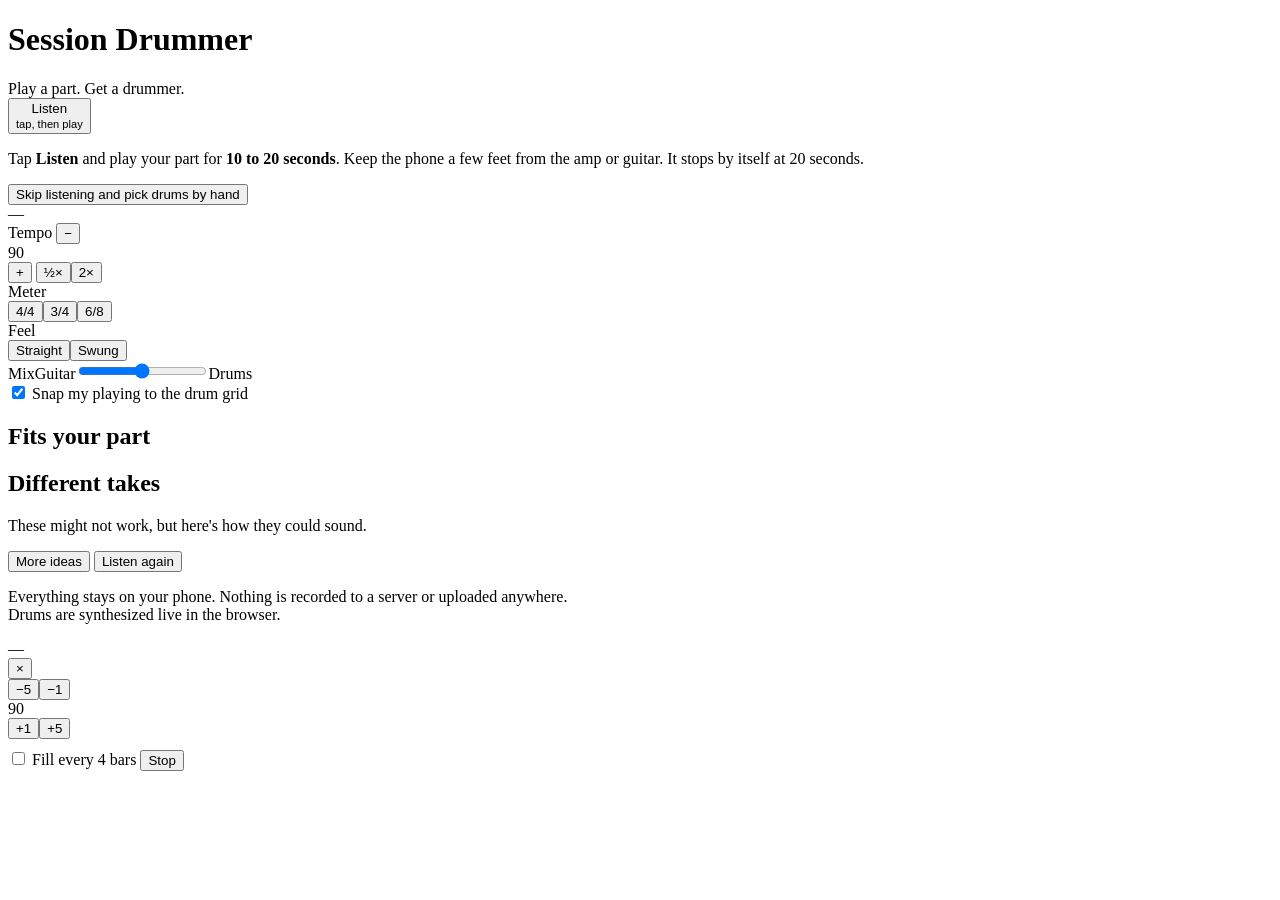
==== src/index.template.html @ cb13bf09 "Initial commit" ====
<!DOCTYPE html>
<html lang="en">
<head>
<meta charset="utf-8">
<meta name="viewport" content="width=device-width, initial-scale=1, viewport-fit=cover">
<meta name="theme-color" content="#0c0d10">
<meta name="apple-mobile-web-app-capable" content="yes">
<meta name="apple-mobile-web-app-status-bar-style" content="black-translucent">
<meta name="apple-mobile-web-app-title" content="Drummer">
<title>Session Drummer</title>
<link rel="icon" href="data:image/svg+xml,%3Csvg xmlns='http://www.w3.org/2000/svg' viewBox='0 0 100 100'%3E%3Ccircle cx='50' cy='50' r='46' fill='%23f2a541'/%3E%3Cellipse cx='50' cy='44' rx='30' ry='12' fill='%230c0d10'/%3E%3C/svg%3E">
<style>/*CSS*/</style>
</head>
<body>
<main>
  <header><h1>Session <span>Drummer</span></h1><div class="tag">Play a part. Get a drummer.</div></header>

  <section id="listen" class="card">
    <button id="rec" aria-label="Listen"><div class="dot"></div><div id="recLabel">Listen</div><small id="recSub">tap, then play</small></button>
    <div class="meter"><i id="lvl"></i></div>
    <p class="hint" id="hint">Tap <b>Listen</b> and play your part for <b>10 to 20 seconds</b>. Keep the phone a few feet from the amp or guitar. It stops by itself at 20 seconds.</p>
    <p class="warn hide" id="warn"></p>
    <button class="link" id="skip">Skip listening and pick drums by hand</button>
  </section>

  <section id="heard" class="card hide">
    <div class="top">
      <div class="bpm" id="hBpm">—</div>
      <div class="chips" id="hChips"></div>
    </div>
    <div class="desc" id="hDesc"></div>
    <div class="wants" id="hWants"></div>
    <div class="conf" id="hConf"></div>
    <div class="ctl">
      <div class="row"><label>Tempo</label>
        <button class="btn sm" data-t="-1">−</button><div class="tval" id="tVal">90</div><button class="btn sm" data-t="1">+</button>
        <button class="btn sm" data-t="half">½×</button><button class="btn sm" data-t="dbl">2×</button>
      </div>
      <div class="row"><label>Meter</label>
        <div class="seg" id="segMeter"><button data-m="4/4">4/4</button><button data-m="3/4">3/4</button><button data-m="6/8">6/8</button></div>
      </div>
      <div class="row"><label>Feel</label>
        <div class="seg" id="segFeel"><button data-f="straight">Straight</button><button data-f="swing">Swung</button></div>
      </div>
      <div class="row guitarOnly"><label>Mix</label><span class="tag">Guitar</span><input type="range" id="bal" min="0" max="100" value="50"><span class="tag">Drums</span></div>
      <div class="row guitarOnly"><label class="switch"><input type="checkbox" id="snap" checked> Snap my playing to the drum grid</label></div>
    </div>
  </section>

  <section id="sugg" class="hide">
    <h2>Fits your part</h2>
    <div id="matches"></div>
    <h2>Different takes</h2>
    <div class="sub">These might not work, but here's how they could sound.</div>
    <div id="turns"></div>
    <div class="row" style="justify-content:center;margin-top:16px">
      <button class="btn" id="more">More ideas</button>
      <button class="btn" id="again">Listen again</button>
    </div>
  </section>

  <p class="foot">Everything stays on your phone. Nothing is recorded to a server or uploaded anywhere.<br>Drums are synthesized live in the browser.</p>
</main>

<div id="player"><div class="in">
  <div class="name"><div id="pName">—</div><button class="close" id="pClose" aria-label="Close">×</button></div>
  <div class="dots" id="pDots"></div>
  <div class="prow">
    <button class="btn" data-p="-5">−5</button><button class="btn" data-p="-1">−1</button>
    <div class="tval" id="pBpm">90</div>
    <button class="btn" data-p="1">+1</button><button class="btn" data-p="5">+5</button>
  </div>
  <div class="prow" style="margin-top:10px">
    <label class="switch"><input type="checkbox" id="pFills"> Fill every 4 bars</label>
    <button class="btn pri" id="pplay">Stop</button>
  </div>
</div></div>

<script>/*JS*/</script>
</body>
</html>
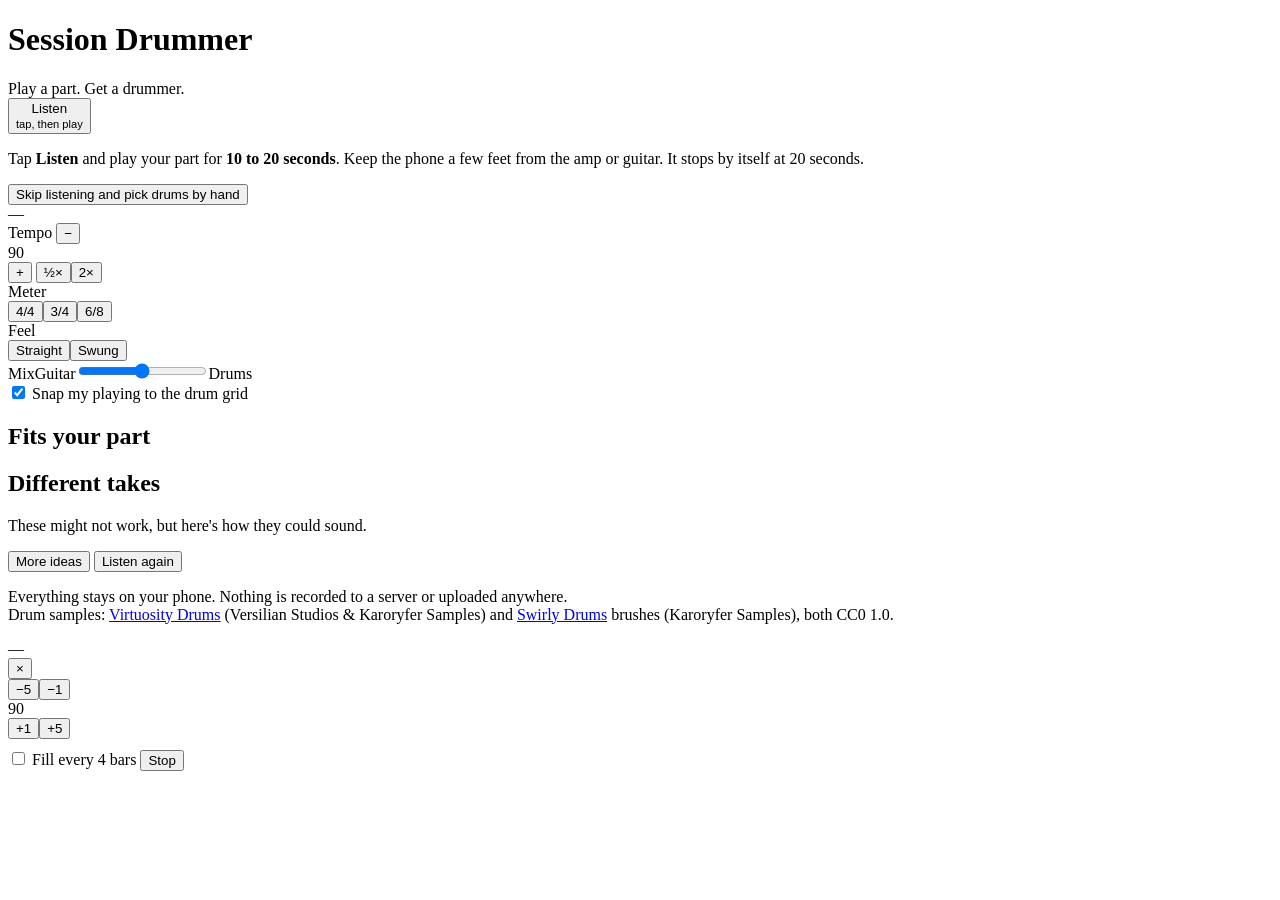
==== commit 68ad3c27: "Replace synthesized kit with recorded acoustic drum samples (CC0) - Drums are now real recordings: V" ====
--- a/src/index.template.html
+++ b/src/index.template.html
@@ -59,7 +59,7 @@
     </div>
   </section>
 
-  <p class="foot">Everything stays on your phone. Nothing is recorded to a server or uploaded anywhere.<br>Drums are synthesized live in the browser.</p>
+  <p class="foot">Everything stays on your phone. Nothing is recorded to a server or uploaded anywhere.<br>Drum samples: <a href="https://github.com/sfzinstruments/virtuosity_drums">Virtuosity Drums</a> (Versilian Studios &amp; Karoryfer Samples) and <a href="https://github.com/sfzinstruments/karoryfer.swirly-drums">Swirly Drums</a> brushes (Karoryfer Samples), both CC0 1.0.</p>
 </main>
 
 <div id="player"><div class="in">
@@ -76,6 +76,7 @@
   </div>
 </div></div>
 
+<script>window.SD_KIT_URL='/*KITURL*/';</script>
 <script>/*JS*/</script>
 </body>
 </html>
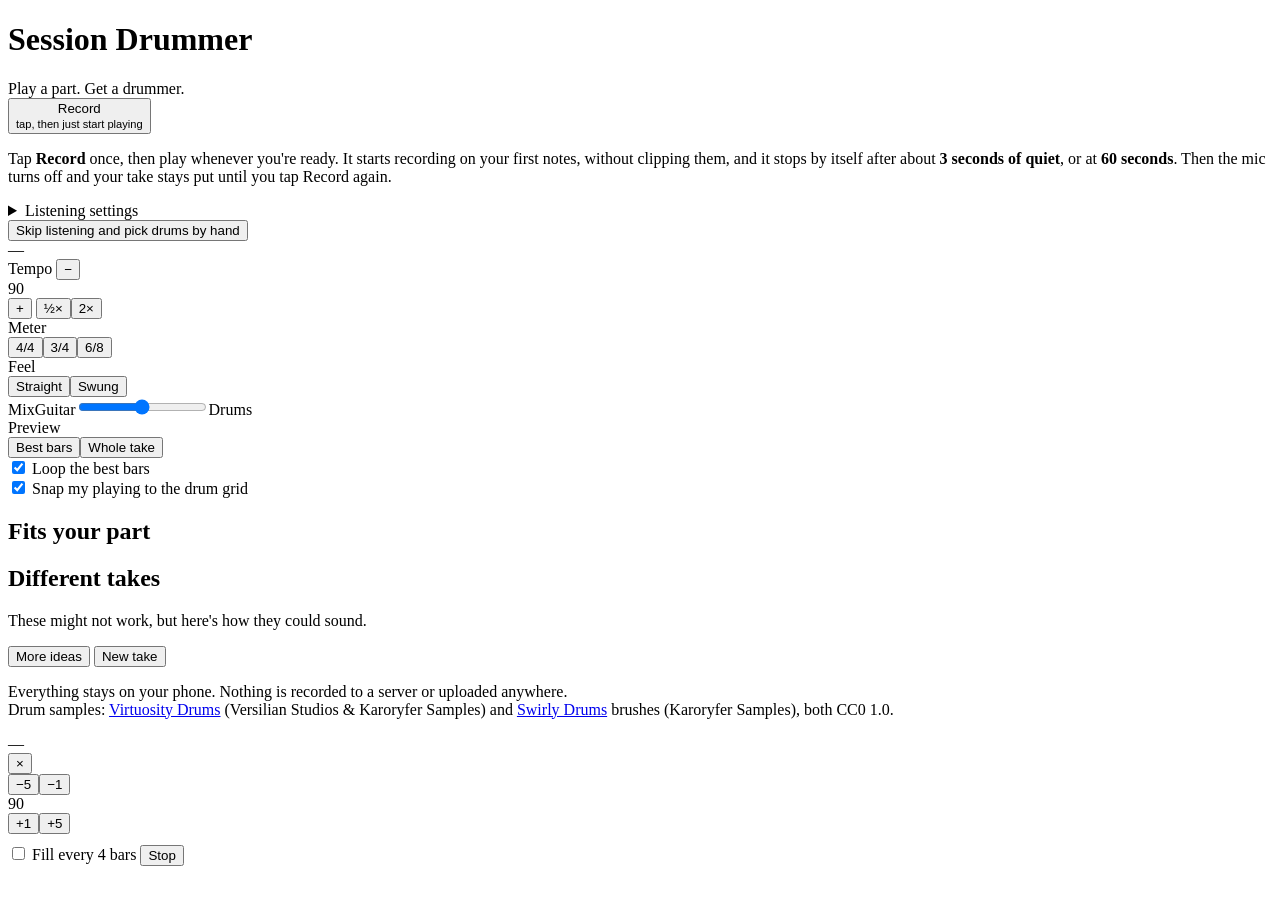
==== commit ea952cc7: "Hands-free Record: auto start/stop, silence trim, best-bars preview, mic closes after each take" ====
--- a/src/index.template.html
+++ b/src/index.template.html
@@ -15,11 +15,17 @@
 <main>
   <header><h1>Session <span>Drummer</span></h1><div class="tag">Play a part. Get a drummer.</div></header>
 
+  <div id="status" class="hide"><i></i><span id="stText"></span></div>
   <section id="listen" class="card">
-    <button id="rec" aria-label="Listen"><div class="dot"></div><div id="recLabel">Listen</div><small id="recSub">tap, then play</small></button>
-    <div class="meter"><i id="lvl"></i></div>
-    <p class="hint" id="hint">Tap <b>Listen</b> and play your part for <b>10 to 20 seconds</b>. Keep the phone a few feet from the amp or guitar. It stops by itself at 20 seconds.</p>
+    <button id="rec" class="off" aria-label="Record"><div class="dot"></div><div id="recLabel">Record</div><small id="recSub">tap, then just start playing</small></button>
+    <div class="meter"><i id="lvl"></i><b id="lvlFloor"></b></div>
+    <p class="hint" id="hint">Tap <b>Record</b> once, then play whenever you're ready. It starts recording on your first notes, without clipping them, and it stops by itself after about <b>3 seconds of quiet</b>, or at <b>60 seconds</b>. Then the mic turns off and your take stays put until you tap Record again.</p>
     <p class="warn hide" id="warn"></p>
+    <details class="set"><summary>Listening settings</summary>
+      <div class="row"><label>Start on</label><div class="seg" id="segSens"><button data-v="low">Loud notes</button><button data-v="normal">Normal</button><button data-v="high">Soft notes</button></div></div>
+      <div class="row"><label>Stop after</label><div class="seg" id="segStop"><button data-v="2">2 s quiet</button><button data-v="2.8">3 s</button><button data-v="4">4 s</button></div></div>
+      <p class="hint">If it starts on room noise or talking, pick "Loud notes". If it misses quiet fingerpicking, pick "Soft notes".</p>
+    </details>
     <button class="link" id="skip">Skip listening and pick drums by hand</button>
   </section>
 
@@ -31,6 +37,7 @@
     <div class="desc" id="hDesc"></div>
     <div class="wants" id="hWants"></div>
     <div class="conf" id="hConf"></div>
+    <div class="conf" id="hTake"></div>
     <div class="ctl">
       <div class="row"><label>Tempo</label>
         <button class="btn sm" data-t="-1">−</button><div class="tval" id="tVal">90</div><button class="btn sm" data-t="1">+</button>
@@ -43,7 +50,10 @@
         <div class="seg" id="segFeel"><button data-f="straight">Straight</button><button data-f="swing">Swung</button></div>
       </div>
       <div class="row guitarOnly"><label>Mix</label><span class="tag">Guitar</span><input type="range" id="bal" min="0" max="100" value="50"><span class="tag">Drums</span></div>
+      <div class="row guitarOnly"><label>Preview</label><div class="seg" id="segPrev"><button data-v="best">Best bars</button><button data-v="whole">Whole take</button></div></div>
+      <div class="row guitarOnly" id="ploopRow"><label class="switch"><input type="checkbox" id="ploop" checked> Loop the best bars</label></div>
       <div class="row guitarOnly"><label class="switch"><input type="checkbox" id="snap" checked> Snap my playing to the drum grid</label></div>
+      <div class="conf guitarOnly" id="hSection"></div>
     </div>
   </section>
 
@@ -55,7 +65,7 @@
     <div id="turns"></div>
     <div class="row" style="justify-content:center;margin-top:16px">
       <button class="btn" id="more">More ideas</button>
-      <button class="btn" id="again">Listen again</button>
+      <button class="btn" id="again">New take</button>
     </div>
   </section>
 
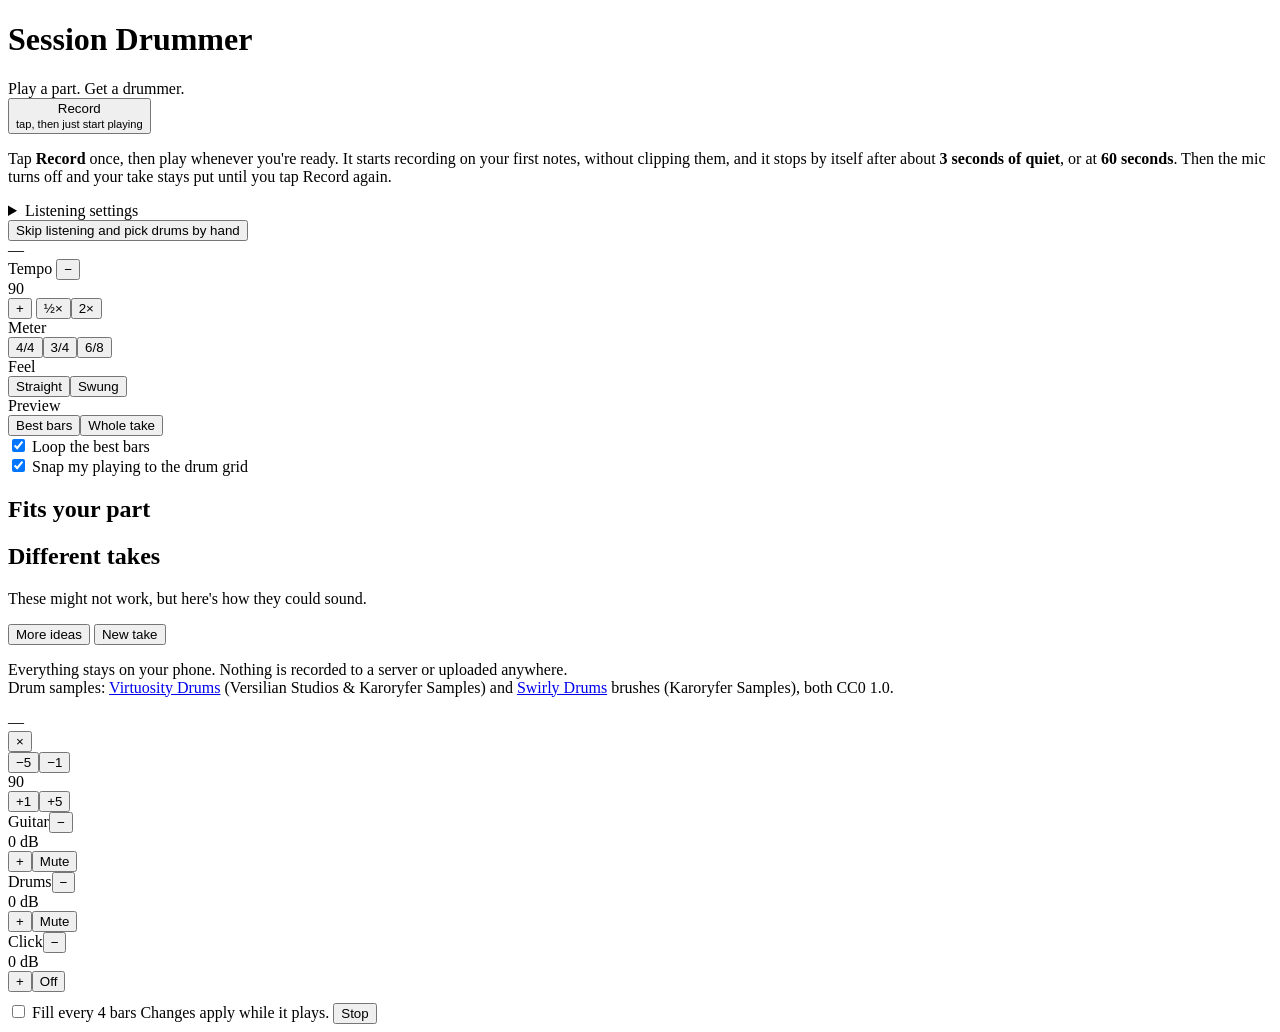
==== commit b21681a2: "Preview/loop mix: tap Guitar/Drums/Click −/+ (3 dB, live, saved), mute, grid-locked click with accen" ====
--- a/src/index.template.html
+++ b/src/index.template.html
@@ -49,7 +49,6 @@
       <div class="row"><label>Feel</label>
         <div class="seg" id="segFeel"><button data-f="straight">Straight</button><button data-f="swing">Swung</button></div>
       </div>
-      <div class="row guitarOnly"><label>Mix</label><span class="tag">Guitar</span><input type="range" id="bal" min="0" max="100" value="50"><span class="tag">Drums</span></div>
       <div class="row guitarOnly"><label>Preview</label><div class="seg" id="segPrev"><button data-v="best">Best bars</button><button data-v="whole">Whole take</button></div></div>
       <div class="row guitarOnly" id="ploopRow"><label class="switch"><input type="checkbox" id="ploop" checked> Loop the best bars</label></div>
       <div class="row guitarOnly"><label class="switch"><input type="checkbox" id="snap" checked> Snap my playing to the drum grid</label></div>
@@ -75,13 +74,19 @@
 <div id="player"><div class="in">
   <div class="name"><div id="pName">—</div><button class="close" id="pClose" aria-label="Close">×</button></div>
   <div class="dots" id="pDots"></div>
-  <div class="prow">
+  <div class="prow loopOnly">
     <button class="btn" data-p="-5">−5</button><button class="btn" data-p="-1">−1</button>
     <div class="tval" id="pBpm">90</div>
     <button class="btn" data-p="1">+1</button><button class="btn" data-p="5">+5</button>
   </div>
+  <div id="mixer">
+    <div class="mrow prevOnly" data-ch="guitar"><span class="ml">Guitar</span><button class="btn mb" data-d="-1" aria-label="Guitar quieter">−</button><div class="mv"><i><b></b></i><span>0 dB</span></div><button class="btn mb" data-d="1" aria-label="Guitar louder">+</button><button class="mute" aria-label="Mute guitar">Mute</button></div>
+    <div class="mrow" data-ch="drums"><span class="ml">Drums</span><button class="btn mb" data-d="-1" aria-label="Drums quieter">−</button><div class="mv"><i><b></b></i><span>0 dB</span></div><button class="btn mb" data-d="1" aria-label="Drums louder">+</button><button class="mute" aria-label="Mute drums">Mute</button></div>
+    <div class="mrow" data-ch="click"><span class="ml">Click</span><button class="btn mb" data-d="-1" aria-label="Click quieter">−</button><div class="mv"><i><b></b></i><span>0 dB</span></div><button class="btn mb" data-d="1" aria-label="Click louder">+</button><button class="mute tog" id="clickTog" aria-label="Click on or off">Off</button></div>
+  </div>
   <div class="prow" style="margin-top:10px">
-    <label class="switch"><input type="checkbox" id="pFills"> Fill every 4 bars</label>
+    <label class="switch loopOnly"><input type="checkbox" id="pFills"> Fill every 4 bars</label>
+    <span class="conf prevOnly" id="pNote">Changes apply while it plays.</span>
     <button class="btn pri" id="pplay">Stop</button>
   </div>
 </div></div>
